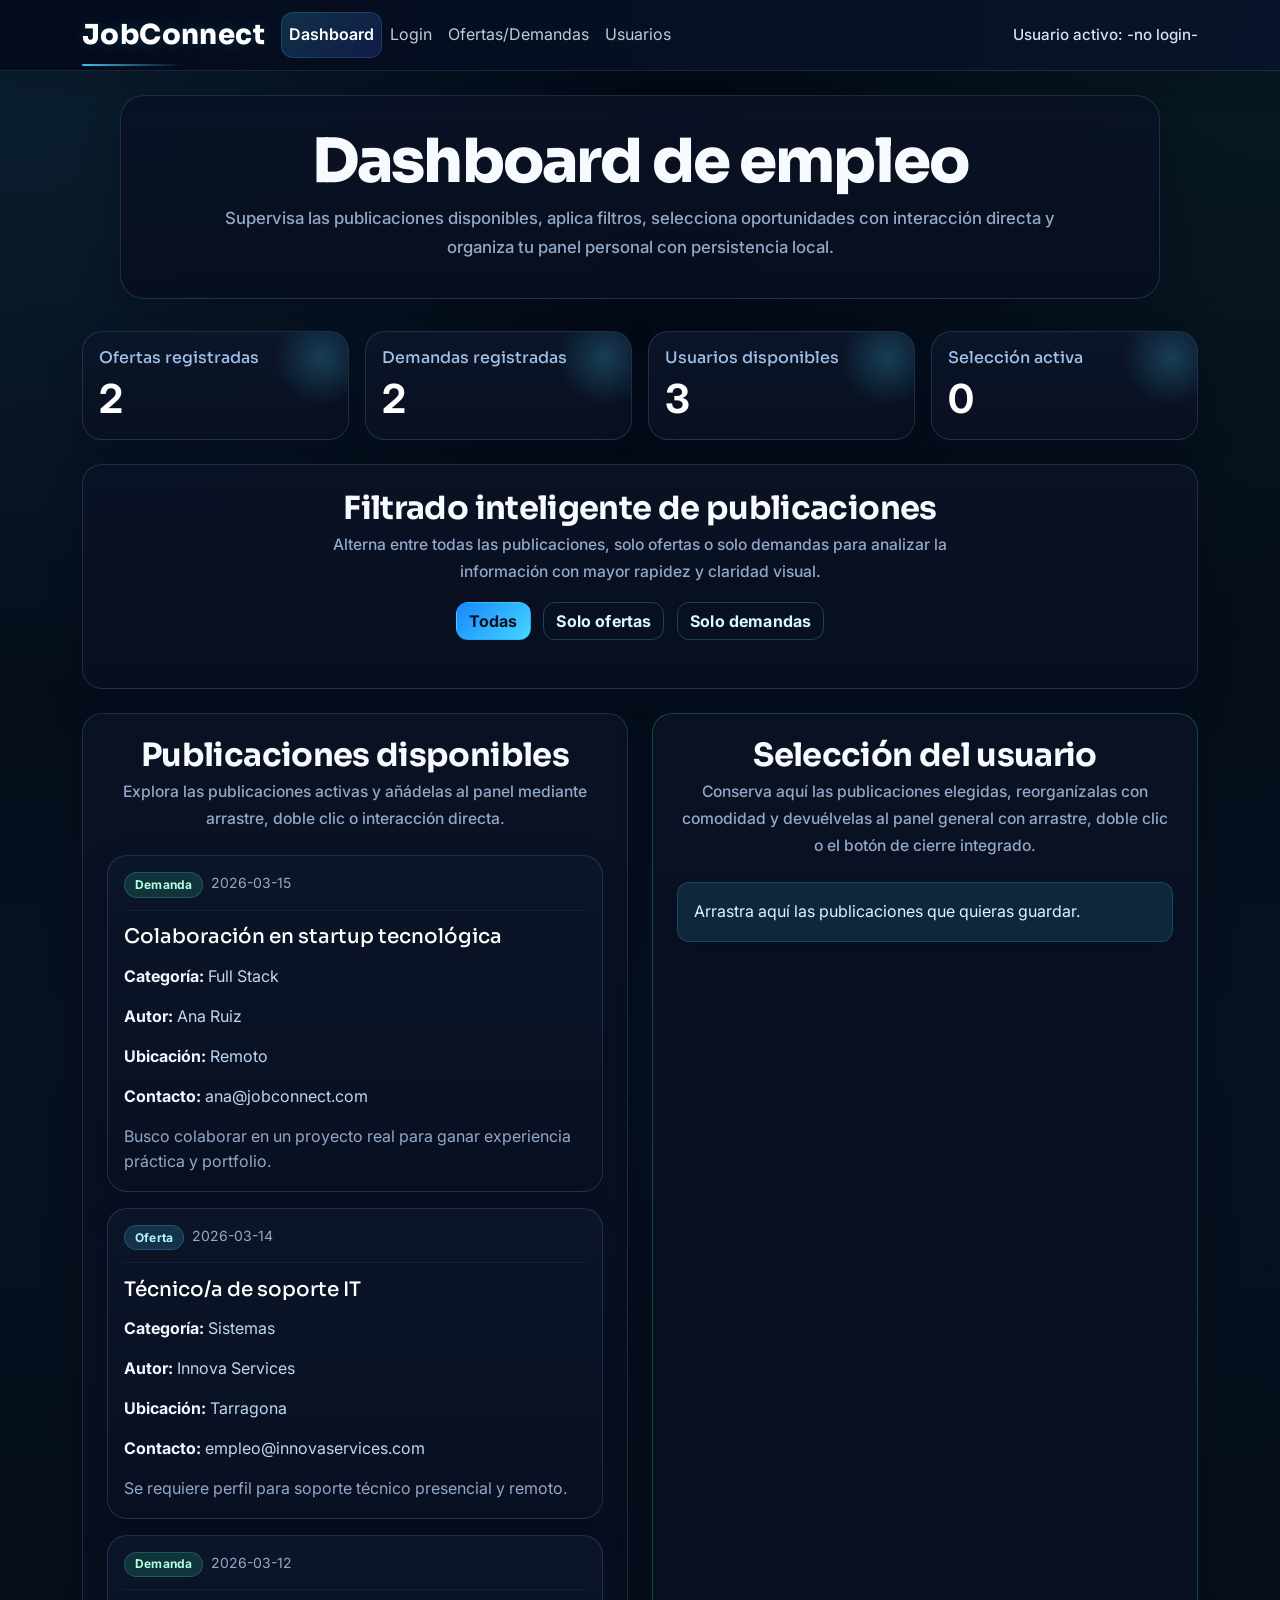
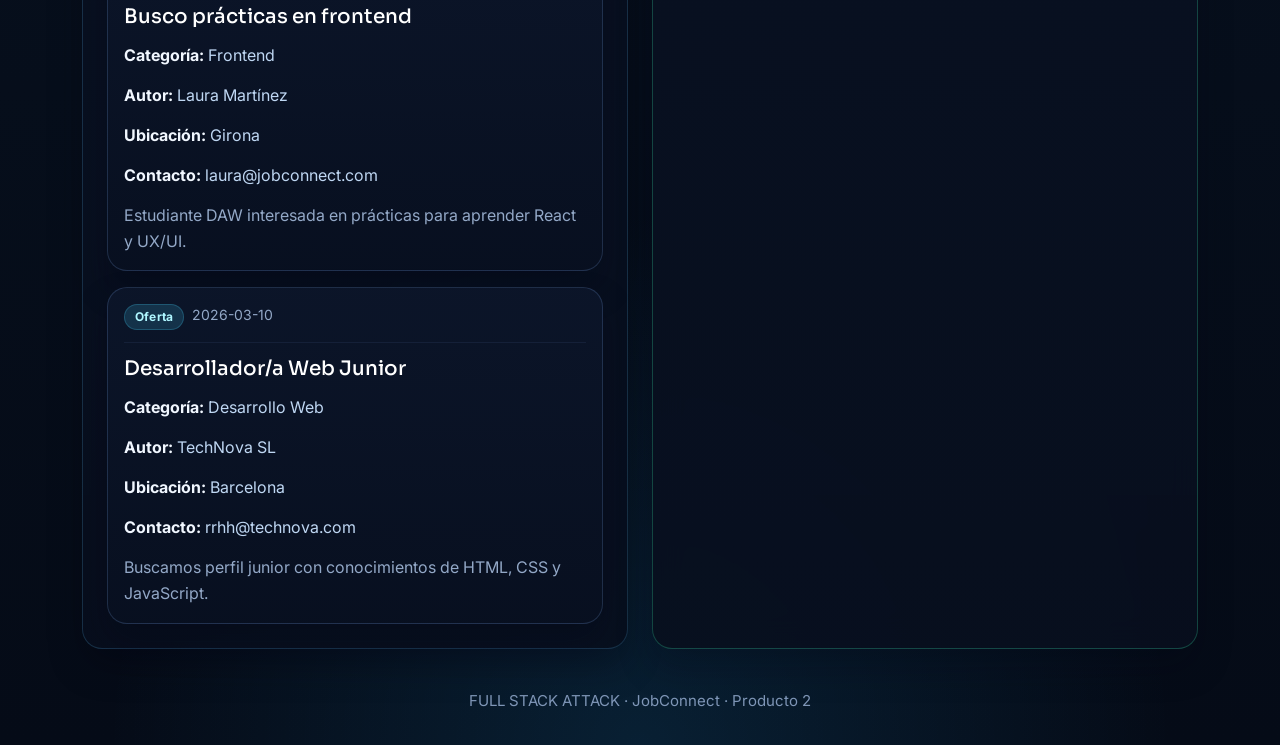
==== dashboard.html @ 6c4a4e3b "feat(ui): crear portada principal y rediseñar interfaz general de JobConnect" ====
<!DOCTYPE html>
<html lang="es">

<head>
  <!-- Configuración básica del documento -->
  <meta charset="UTF-8" />
  <meta name="viewport" content="width=device-width, initial-scale=1.0" />

  <!-- Título que aparece en la pestaña del navegador -->
  <title>JobConnect | Dashboard</title>

  <!-- Bootstrap 5 para estilos, grid, componentes y diseño responsive -->
  <link href="https://cdn.jsdelivr.net/npm/bootstrap@5.3.3/dist/css/bootstrap.min.css" rel="stylesheet"
    integrity="sha384-QWTKZyjpPEjISv5WaRU9OFeRpok6YctnYmDr5pNlyT2bRjXh0JMhjY6hW+ALEwIH" crossorigin="anonymous" />

  <!-- Hoja de estilos propia del proyecto -->
  <link rel="stylesheet" href="assets/css/styles.css" />
</head>

<body>
  <!-- =========================
       BARRA DE NAVEGACIÓN
       ========================= -->
  <nav class="navbar navbar-expand-lg navbar-dark bg-dark">
    <div class="container">
      <a class="navbar-brand" href="index.html">JobConnect</a>

      <button class="navbar-toggler" type="button" data-bs-toggle="collapse" data-bs-target="#navbarPrincipal"
        aria-controls="navbarPrincipal" aria-expanded="false" aria-label="Mostrar navegación">
        <span class="navbar-toggler-icon"></span>
      </button>

      <div class="collapse navbar-collapse" id="navbarPrincipal">
        <ul class="navbar-nav me-auto mb-2 mb-lg-0">
          <li class="nav-item"><a class="nav-link active" href="dashboard.html">Dashboard</a></li>
          <li class="nav-item"><a class="nav-link" href="login.html">Login</a></li>
          <li class="nav-item"><a class="nav-link" href="ofertas-demandas.html">Ofertas/Demandas</a></li>
          <li class="nav-item"><a class="nav-link" href="usuarios.html">Usuarios</a></li>
        </ul>

        <div class="d-flex align-items-center gap-2">
          <span class="navbar-text" id="usuarioActivo">Usuario activo: -no login-</span>
          <button id="btn-cerrar-sesion" class="btn btn-sm btn-outline-light d-none" type="button">
            Cerrar sesión
          </button>
        </div>
      </div>
    </div>
  </nav>

  <main class="container py-4">
    <!-- Bloque de presentación del dashboard -->
    <section class="page-intro">
      <h1 class="page-heading">Dashboard de empleo</h1>
      <p class="page-subtitle mb-0">
        Supervisa las publicaciones disponibles, aplica filtros, selecciona oportunidades con interacción directa y
        organiza tu panel personal con persistencia local.
      </p>
    </section>

    <!-- Resumen general del sistema -->
    <section class="row g-3 mb-4">
      <div class="col-12 col-md-6 col-xl-3">
        <div class="card card-resumen h-100">
          <div class="card-body">
            <h2 class="h6 text-muted">Ofertas registradas</h2>
            <p class="display-6 mb-0" id="total-ofertas">0</p>
          </div>
        </div>
      </div>

      <div class="col-12 col-md-6 col-xl-3">
        <div class="card card-resumen h-100">
          <div class="card-body">
            <h2 class="h6 text-muted">Demandas registradas</h2>
            <p class="display-6 mb-0" id="total-demandas">0</p>
          </div>
        </div>
      </div>

      <div class="col-12 col-md-6 col-xl-3">
        <div class="card card-resumen h-100">
          <div class="card-body">
            <h2 class="h6 text-muted">Usuarios disponibles</h2>
            <p class="display-6 mb-0" id="total-usuarios">0</p>
          </div>
        </div>
      </div>

      <div class="col-12 col-md-6 col-xl-3">
        <div class="card card-resumen h-100">
          <div class="card-body">
            <h2 class="h6 text-muted">Selección activa</h2>
            <p class="display-6 mb-0" id="total-seleccionadas">0</p>
          </div>
        </div>
      </div>
    </section>

    <!-- Filtros del dashboard -->
    <section class="section-card mb-4">
      <div class="section-heading-block mb-3">
        <h2 class="section-title">Filtrado inteligente de publicaciones</h2>
        <p class="section-subtitle">
          Alterna entre todas las publicaciones, solo ofertas o solo demandas para analizar la información con mayor
          rapidez y claridad visual.
        </p>
      </div>

      <div class="dashboard-toolbar">
        <button type="button" class="btn btn-primary" data-filtro="todas">Todas</button>
        <button type="button" class="btn btn-outline-primary" data-filtro="oferta">Solo ofertas</button>
        <button type="button" class="btn btn-outline-primary" data-filtro="demanda">Solo demandas</button>
      </div>
    </section>

    <!-- Zona donde JS mostrará mensajes de éxito o error -->
    <div id="mensaje-dashboard" class="mb-3"></div>

    <!-- Zonas principales del dashboard -->
    <section class="row g-4">
      <div class="col-12 col-lg-6">
        <div class="drop-zone h-100">
          <div class="section-heading-block">
            <h2 class="section-title">Publicaciones disponibles</h2>
            <p class="section-subtitle">
              Explora las publicaciones activas y añádelas al panel mediante arrastre, doble clic o interacción directa.
            </p>
          </div>

          <div class="row g-3" id="contenedor-publicaciones"></div>
        </div>
      </div>

      <div class="col-12 col-lg-6">
        <div class="drop-zone drop-zone-destino h-100">
          <div class="section-heading-block">
            <h2 class="section-title">Selección del usuario</h2>
            <p class="section-subtitle">
              Conserva aquí las publicaciones elegidas, reorganízalas con comodidad y devuélvelas al panel general con
              arrastre, doble clic o el botón de cierre integrado.
            </p>
          </div>

          <div class="row g-3" id="contenedor-seleccionadas"></div>
        </div>
      </div>
    </section>
  </main>

  <footer>
    <div class="container text-center">
      FULL STACK ATTACK · JobConnect · Producto 2
    </div>
  </footer>

  <script src="https://cdn.jsdelivr.net/npm/bootstrap@5.3.3/dist/js/bootstrap.bundle.min.js"
    integrity="sha384-YvpcrYf0tY3lHB60NNkmXc5s9fDVZLESaAA55NDzOxhy9GkcIdslK1eN7N6jIeHz"
    crossorigin="anonymous"></script>

  <script type="module" src="assets/js/int_1_dashboard.js"></script>
</body>

</html>
---- assets/css/styles.css ----
@import url("https://fonts.googleapis.com/css2?family=Inter:wght@400;500;600;700;800&family=Sora:wght@500;600;700;800&display=swap");

/* =========================================================
   JobConnect - FULL STACK ATTACK
   Producto 2 - Estilos personalizados (Bootstrap + mejoras UX/UI)
   ========================================================= */

/* ---------- Variables visuales ---------- */
:root {
  --jc-primary: #46d5ff;
  --jc-primary-strong: #1fb5ff;
  --jc-primary-soft: rgba(70, 213, 255, 0.12);
  --jc-success: #38f2b0;
  --jc-success-soft: rgba(56, 242, 176, 0.12);
  --jc-danger: #ff5a8a;
  --jc-warning: #ffd166;
  --jc-dark: #e8f3ff;
  --jc-heading: #f7fbff;
  --jc-muted: #93a8c7;
  --jc-bg: #050b17;
  --jc-bg-soft: #0d1730;
  --jc-panel: rgba(10, 18, 37, 0.86);
  --jc-panel-strong: rgba(12, 23, 46, 0.94);
  --jc-panel-light: rgba(16, 30, 58, 0.9);
  --jc-border: rgba(136, 182, 255, 0.18);
  --jc-border-strong: rgba(97, 201, 255, 0.34);
  --jc-shadow-sm: 0 18px 34px rgba(2, 8, 23, 0.28);
  --jc-shadow-md: 0 24px 50px rgba(2, 8, 23, 0.42);
  --jc-shadow-glow: 0 0 0 1px rgba(70, 213, 255, 0.08), 0 0 28px rgba(70, 213, 255, 0.12);
  --jc-radius: 20px;
  --jc-radius-sm: 14px;
  --jc-heading-font: "Sora", "Inter", sans-serif;
  --jc-body-font: "Inter", "Segoe UI", Roboto, Arial, sans-serif;
}

/* ---------- Base general ---------- */
html,
body {
  min-height: 100%;
  background:
    radial-gradient(circle at top left, rgba(70, 213, 255, 0.12), transparent 26%),
    radial-gradient(circle at top right, rgba(56, 242, 176, 0.08), transparent 24%),
    radial-gradient(circle at bottom center, rgba(31, 181, 255, 0.12), transparent 22%),
    linear-gradient(180deg, #030814 0%, #07111f 44%, #050b17 100%);
  color: var(--jc-dark);
  scroll-behavior: smooth;
}

body {
  position: relative;
  font-family: var(--jc-body-font);
  line-height: 1.6;
  overflow-x: hidden;
}

body::before,
body::after {
  content: "";
  position: fixed;
  inset: auto;
  border-radius: 999px;
  pointer-events: none;
  z-index: -1;
  filter: blur(12px);
  opacity: 0.55;
}

body::before {
  top: 78px;
  left: -120px;
  width: 280px;
  height: 280px;
  background: rgba(70, 213, 255, 0.16);
  animation: flotarSuave 12s ease-in-out infinite;
}

body::after {
  right: -140px;
  bottom: 90px;
  width: 340px;
  height: 340px;
  background: rgba(56, 242, 176, 0.12);
  animation: flotarSuave 15s ease-in-out infinite reverse;
}

main.container,
.container.py-4,
.container.py-5 {
  animation: fadeInPage 0.45s ease-in-out;
}

/* ---------- Tipografía ---------- */
h1,
h2,
h3,
h4,
h5,
h6 {
  font-family: var(--jc-heading-font);
  color: var(--jc-heading);
}

p,
label,
span,
small,
li,
input,
select,
textarea,
button,
a,
td,
th {
  font-family: var(--jc-body-font);
}

.text-muted {
  color: var(--jc-muted) !important;
}

/* ---------- Navbar ---------- */
.navbar {
  position: sticky;
  top: 0;
  z-index: 1030;
  backdrop-filter: blur(18px);
  background: linear-gradient(90deg, rgba(4, 11, 27, 0.96), rgba(9, 20, 44, 0.94)) !important;
  border-bottom: 1px solid rgba(97, 201, 255, 0.14);
  box-shadow: 0 10px 30px rgba(2, 8, 23, 0.26);
}

.navbar-brand {
  position: relative;
  font-family: var(--jc-heading-font);
  font-size: 1.72rem;
  font-weight: 800;
  letter-spacing: 0.4px;
  color: #ffffff !important;
  text-shadow: 0 0 16px rgba(70, 213, 255, 0.16);
}

.navbar-brand::after {
  content: "";
  position: absolute;
  left: 0;
  bottom: -4px;
  width: 54%;
  height: 2px;
  border-radius: 999px;
  background: linear-gradient(90deg, rgba(70, 213, 255, 0.9), rgba(56, 242, 176, 0));
}

.navbar .nav-link {
  color: rgba(233, 245, 255, 0.82) !important;
  border-radius: 12px;
  padding: 0.62rem 0.96rem;
  transition:
    background-color 0.22s ease,
    color 0.22s ease,
    transform 0.22s ease,
    box-shadow 0.22s ease;
}

.navbar .nav-link:hover {
  background-color: rgba(70, 213, 255, 0.08);
  color: #ffffff !important;
  transform: translateY(-1px);
}

.navbar .nav-link.active {
  background: linear-gradient(135deg, rgba(70, 213, 255, 0.18), rgba(58, 99, 255, 0.18));
  color: #ffffff !important;
  font-weight: 600;
  box-shadow: inset 0 0 0 1px rgba(97, 201, 255, 0.16);
}

#usuarioSesionNavbar,
.usuario-sesion-navbar,
.navbar .navbar-text {
  color: rgba(232, 243, 255, 0.92) !important;
  font-size: 0.95rem;
  font-weight: 500;
}

/* ---------- Contenedores visuales reutilizables ---------- */
.page-intro,
.page-shell,
.hero-home,
.section-card,
.form-section,
.seccion-formulario,
.seccion-listado,
.drop-zone,
.table-wrapper,
.canvas-wrapper,
.info-chip,
.feature-card,
.process-card,
.highlight-card,
.cta-panel,
.stats-card,
.card-resumen,
.section-glass {
  border: 1px solid var(--jc-border);
  background: linear-gradient(180deg, rgba(10, 18, 37, 0.9), rgba(8, 15, 30, 0.92));
  box-shadow: var(--jc-shadow-sm);
  backdrop-filter: blur(16px);
}

.section-card,
.form-section,
.seccion-formulario,
.seccion-listado,
.drop-zone,
.canvas-wrapper,
.table-wrapper,
.feature-card,
.process-card,
.highlight-card,
.cta-panel,
.hero-home,
.section-glass {
  border-radius: var(--jc-radius);
}

/* ---------- Introducciones y encabezados ---------- */
.page-intro {
  max-width: 1040px;
  margin: 0 auto 2rem;
  padding: 2.2rem 1.5rem;
  border-radius: 24px;
  text-align: center;
}

.page-heading {
  font-size: clamp(2.4rem, 5vw, 3.8rem);
  font-weight: 800;
  line-height: 1.02;
  letter-spacing: -0.03em;
  text-align: center;
  margin-bottom: 0.65rem;
}

.page-subtitle {
  max-width: 840px;
  margin: 0 auto;
  font-size: 1.05rem;
  line-height: 1.76;
  font-weight: 500;
  color: var(--jc-muted);
  text-align: center;
}

.section-heading-block {
  display: flex;
  flex-direction: column;
  align-items: center;
  justify-content: center;
  text-align: center;
  gap: 0.42rem;
  margin-bottom: 1.4rem;
}

.section-title {
  margin: 0;
  font-size: clamp(1.6rem, 2.5vw, 2.2rem);
  font-weight: 700;
  line-height: 1.08;
  letter-spacing: -0.02em;
  text-align: center;
}

.section-subtitle {
  max-width: 700px;
  margin: 0;
  font-size: 0.98rem;
  line-height: 1.72;
  font-weight: 500;
  color: var(--jc-muted);
  text-align: center;
}

.page-title {
  margin-bottom: 1rem;
}

/* ---------- Portada principal ---------- */
.hero-home {
  position: relative;
  overflow: hidden;
  padding: 3rem 2rem;
  margin-bottom: 2rem;
}

.hero-home::before {
  content: "";
  position: absolute;
  inset: 0;
  background:
    radial-gradient(circle at 15% 18%, rgba(70, 213, 255, 0.18), transparent 20%),
    radial-gradient(circle at 84% 16%, rgba(56, 242, 176, 0.12), transparent 18%),
    linear-gradient(135deg, rgba(70, 213, 255, 0.05), rgba(88, 124, 255, 0.08));
  pointer-events: none;
}

.hero-home::after {
  content: "";
  position: absolute;
  right: -70px;
  top: -50px;
  width: 220px;
  height: 220px;
  border-radius: 50%;
  border: 1px solid rgba(97, 201, 255, 0.14);
  box-shadow: 0 0 40px rgba(70, 213, 255, 0.14);
  pointer-events: none;
}

.hero-home > * {
  position: relative;
  z-index: 1;
}

.hero-badge {
  display: inline-flex;
  align-items: center;
  gap: 0.55rem;
  padding: 0.55rem 0.95rem;
  margin-bottom: 1rem;
  border-radius: 999px;
  border: 1px solid rgba(97, 201, 255, 0.18);
  background: rgba(70, 213, 255, 0.08);
  color: #d7f7ff;
  font-size: 0.9rem;
  font-weight: 600;
  letter-spacing: 0.02em;
}

.hero-title {
  max-width: 920px;
  margin: 0 auto 1rem;
  font-size: clamp(2.8rem, 6vw, 4.8rem);
  font-weight: 800;
  line-height: 1;
  letter-spacing: -0.04em;
  text-align: center;
}

.hero-highlight {
  background: linear-gradient(90deg, #ffffff 0%, #95f7ff 42%, #4dd7ff 78%, #ffffff 100%);
  -webkit-background-clip: text;
  background-clip: text;
  color: transparent;
  text-shadow: 0 0 28px rgba(77, 215, 255, 0.16);
}

.hero-description {
  max-width: 860px;
  margin: 0 auto 1.6rem;
  text-align: center;
  font-size: 1.08rem;
  line-height: 1.82;
  color: var(--jc-muted);
}

.hero-actions {
  display: flex;
  justify-content: center;
  flex-wrap: wrap;
  gap: 0.95rem;
  margin-bottom: 1.7rem;
}

.hero-metrics {
  display: grid;
  grid-template-columns: repeat(4, minmax(0, 1fr));
  gap: 1rem;
}

.hero-metric {
  padding: 1rem;
  border-radius: 18px;
  border: 1px solid rgba(97, 201, 255, 0.16);
  background: rgba(8, 17, 34, 0.74);
  text-align: center;
  box-shadow: inset 0 0 0 1px rgba(255, 255, 255, 0.02);
}

.hero-metric strong {
  display: block;
  margin-bottom: 0.2rem;
  font-family: var(--jc-heading-font);
  font-size: 1.6rem;
  color: #ffffff;
}

.hero-metric span {
  color: var(--jc-muted);
  font-size: 0.92rem;
}

/* ---------- Grid de presentación ---------- */
.feature-card,
.process-card,
.highlight-card,
.cta-panel {
  position: relative;
  overflow: hidden;
  padding: 1.5rem;
}

.feature-card::before,
.process-card::before,
.highlight-card::before,
.cta-panel::before {
  content: "";
  position: absolute;
  inset: 0;
  background: linear-gradient(135deg, rgba(70, 213, 255, 0.06), transparent 42%, rgba(56, 242, 176, 0.04));
  pointer-events: none;
}

.feature-card > *,
.process-card > *,
.highlight-card > *,
.cta-panel > * {
  position: relative;
  z-index: 1;
}

.card-icon {
  width: 56px;
  height: 56px;
  display: inline-flex;
  align-items: center;
  justify-content: center;
  margin-bottom: 1rem;
  border-radius: 16px;
  background: linear-gradient(135deg, rgba(70, 213, 255, 0.14), rgba(58, 99, 255, 0.22));
  border: 1px solid rgba(97, 201, 255, 0.2);
  color: #d6fbff;
  font-size: 1.4rem;
  box-shadow: var(--jc-shadow-glow);
}

.feature-card h3,
.process-card h3,
.highlight-card h3,
.cta-panel h3 {
  font-size: 1.35rem;
  font-weight: 700;
  margin-bottom: 0.65rem;
}

.feature-card p,
.process-card p,
.highlight-card p,
.cta-panel p {
  margin-bottom: 0;
  color: var(--jc-muted);
  line-height: 1.75;
}

.info-chip {
  display: inline-flex;
  align-items: center;
  justify-content: center;
  min-height: 44px;
  padding: 0.75rem 1rem;
  border-radius: 999px;
  color: #dff8ff;
  font-weight: 600;
}

/* ---------- Tarjetas y paneles internos ---------- */
.section-card,
.form-section,
.seccion-formulario,
.seccion-listado {
  padding: 1.6rem;
}

.card,
.card-resumen,
.stats-card {
  border: 1px solid var(--jc-border);
  border-radius: var(--jc-radius);
  background: linear-gradient(180deg, rgba(12, 22, 42, 0.94), rgba(8, 16, 32, 0.96));
  box-shadow: var(--jc-shadow-sm);
  transition:
    transform 0.24s ease,
    box-shadow 0.24s ease,
    border-color 0.24s ease;
}

.card:hover,
.section-card:hover,
.seccion-formulario:hover,
.seccion-listado:hover,
.feature-card:hover,
.process-card:hover,
.highlight-card:hover,
.cta-panel:hover,
.drop-zone:hover {
  transform: translateY(-3px);
  border-color: rgba(97, 201, 255, 0.32);
  box-shadow: var(--jc-shadow-md);
}

.card-title {
  font-weight: 700;
}

.stats-card,
.card-resumen {
  position: relative;
  overflow: hidden;
}

.stats-card::after,
.card-resumen::after {
  content: "";
  position: absolute;
  right: -22px;
  top: -22px;
  width: 96px;
  height: 96px;
  border-radius: 50%;
  background: radial-gradient(circle, rgba(70, 213, 255, 0.22) 0%, rgba(70, 213, 255, 0) 70%);
}

.stats-card .display-6,
.card-resumen .display-6 {
  font-weight: 700;
  color: #ffffff;
}

.card-resumen .h6,
.stats-card .h6 {
  color: #9fc0e8 !important;
}

/* ---------- Badges ---------- */
.badge {
  font-weight: 700;
  border-radius: 999px;
  padding: 0.48em 0.82em;
  letter-spacing: 0.02em;
}

.badge-oferta {
  background: rgba(70, 213, 255, 0.16);
  color: #aff6ff;
  border: 1px solid rgba(70, 213, 255, 0.22);
}

.badge-demanda {
  background: rgba(56, 242, 176, 0.14);
  color: #b4ffe2;
  border: 1px solid rgba(56, 242, 176, 0.22);
}

.badge-rol-candidato {
  background: rgba(139, 92, 246, 0.16);
  color: #e4d8ff;
  border: 1px solid rgba(139, 92, 246, 0.24);
}

.badge-rol-empresa {
  background: rgba(255, 209, 102, 0.16);
  color: #ffebae;
  border: 1px solid rgba(255, 209, 102, 0.26);
}

/* ---------- Botones ---------- */
.btn {
  position: relative;
  border-radius: 12px;
  font-weight: 700;
  letter-spacing: 0.01em;
  overflow: hidden;
  transition:
    transform 0.2s ease,
    box-shadow 0.2s ease,
    opacity 0.2s ease,
    background-color 0.2s ease,
    border-color 0.2s ease;
}

.btn:hover {
  transform: translateY(-1px);
  box-shadow: 0 14px 22px rgba(2, 8, 23, 0.24);
}

.btn:active {
  transform: translateY(0);
  box-shadow: none;
}

.btn:focus {
  box-shadow: 0 0 0 0.22rem rgba(70, 213, 255, 0.18);
}

.btn-primary {
  border: 1px solid rgba(70, 213, 255, 0.18);
  background: linear-gradient(135deg, #1687ff, #45d7ff);
  color: #061221;
}

.btn-primary:hover,
.btn-primary:focus {
  border-color: rgba(70, 213, 255, 0.28);
  background: linear-gradient(135deg, #39a7ff, #6be6ff);
  color: #05111e;
}

.btn-outline-primary {
  border-color: rgba(70, 213, 255, 0.26);
  color: #d5fbff;
}

.btn-outline-primary:hover,
.btn-outline-primary:focus {
  background: rgba(70, 213, 255, 0.12);
  border-color: rgba(70, 213, 255, 0.36);
  color: #ffffff;
}

.btn-outline-light {
  border-color: rgba(232, 243, 255, 0.3);
  color: #ffffff;
}

.btn-outline-light:hover {
  background: rgba(255, 255, 255, 0.08);
  border-color: rgba(255, 255, 255, 0.42);
  color: #ffffff;
}

.btn-danger {
  background: linear-gradient(135deg, rgba(255, 90, 138, 0.92), rgba(255, 122, 130, 0.9));
  border-color: rgba(255, 90, 138, 0.24);
  box-shadow: 0 10px 20px rgba(255, 90, 138, 0.18);
}

.btn-close.btn-quitar-seleccion {
  filter: invert(1);
  opacity: 0.82;
  width: 0.8rem;
  height: 0.8rem;
  transition: opacity 0.2s ease, transform 0.2s ease;
}

.btn-close.btn-quitar-seleccion:hover {
  opacity: 1;
  transform: scale(1.08);
}

/* ---------- Formularios ---------- */
.form-control,
.form-select,
textarea.form-control {
  color: #e8f3ff;
  background: rgba(7, 14, 28, 0.92);
  border: 1px solid rgba(136, 182, 255, 0.18);
  border-radius: 12px;
  transition:
    border-color 0.18s ease,
    box-shadow 0.18s ease,
    background-color 0.18s ease,
    transform 0.18s ease;
}

.form-control::placeholder,
textarea.form-control::placeholder {
  color: #7e95b6;
}

.form-control:focus,
.form-select:focus,
textarea.form-control:focus {
  color: #ffffff;
  background: rgba(8, 16, 31, 0.98);
  border-color: rgba(70, 213, 255, 0.44);
  box-shadow: 0 0 0 0.18rem rgba(70, 213, 255, 0.14);
  transform: translateY(-1px);
}

.form-label {
  font-weight: 600;
  margin-bottom: 0.4rem;
  color: #d8e8ff;
}

.form-section {
  padding: 1rem;
}

/* ---------- Tablas ---------- */
.table {
  margin-bottom: 0;
  vertical-align: middle;
  color: #e8f3ff;
}

.table thead th {
  background: rgba(16, 31, 61, 0.96) !important;
  border-bottom: 1px solid rgba(97, 201, 255, 0.18);
  color: #cfe7ff;
  font-weight: 700;
  white-space: nowrap;
}

.table tbody td {
  border-color: rgba(136, 182, 255, 0.08);
}

.table tbody tr {
  transition: background-color 0.18s ease, transform 0.18s ease;
}

.table tbody tr:hover {
  background-color: rgba(70, 213, 255, 0.05);
}

.table-container,
.table-wrapper {
  overflow: hidden;
}

/* ---------- Alerts ---------- */
.alert {
  border-radius: 12px;
  border: 1px solid transparent;
  animation: fadeInAlert 0.25s ease-in-out;
  box-shadow: 0 10px 18px rgba(2, 8, 23, 0.18);
}

.alert-success {
  background: rgba(56, 242, 176, 0.12);
  border-color: rgba(56, 242, 176, 0.18);
  color: #c4ffe8;
}

.alert-danger {
  background: rgba(255, 90, 138, 0.11);
  border-color: rgba(255, 90, 138, 0.18);
  color: #ffd2de;
}

.alert-warning {
  background: rgba(255, 209, 102, 0.12);
  border-color: rgba(255, 209, 102, 0.24);
  color: #ffe7a8;
}

.alert-info,
.alert-secondary {
  background: rgba(70, 213, 255, 0.11);
  border-color: rgba(70, 213, 255, 0.18);
  color: #d1fbff;
}

/* ---------- Estado vacío ---------- */
.empty-state,
.estado-vacio {
  border: 1px dashed rgba(97, 201, 255, 0.22);
  background: rgba(7, 14, 28, 0.72);
  border-radius: var(--jc-radius-sm);
  padding: 1rem;
  color: var(--jc-muted);
}

/* ---------- Dashboard ---------- */
.dashboard-toolbar {
  display: flex;
  justify-content: center;
  flex-wrap: wrap;
  gap: 0.8rem;
  margin-bottom: 1.4rem;
}

.drop-zone {
  min-height: 380px;
  padding: 1.5rem;
  border: 1px solid rgba(97, 201, 255, 0.18);
}

.drop-zone-activa {
  border-color: rgba(70, 213, 255, 0.5);
  background: linear-gradient(180deg, rgba(12, 26, 47, 0.96), rgba(10, 20, 39, 0.98));
  box-shadow: 0 0 0 0.22rem rgba(70, 213, 255, 0.12), 0 20px 34px rgba(2, 8, 23, 0.36);
}

.drop-zone-destino {
  border-color: rgba(56, 242, 176, 0.24);
}

.tarjeta-arrastrable {
  cursor: grab;
}

.tarjeta-dragging {
  opacity: 0.55;
  transform: rotate(1deg);
}

.card-publicacion .card-body {
  display: flex;
  flex-direction: column;
  gap: 0.4rem;
}

.card-publicacion h3 {
  color: #ffffff;
}

.card-publicacion p {
  color: #bfd7f3;
}

.card-publicacion strong {
  color: #f1f7ff;
}

.tarjeta-cabecera-publicacion {
  border-bottom: 1px solid rgba(136, 182, 255, 0.08);
  padding-bottom: 0.75rem;
}

.canvas-wrapper {
  padding: 1rem;
}

.canvas-panel {
  width: 100%;
  display: block;
  background: transparent;
  border: 1px solid rgba(97, 201, 255, 0.12);
  border-radius: 18px;
}

.login-panel {
  max-width: 100%;
  margin: 0 auto;
}

.session-panel {
  background: linear-gradient(180deg, rgba(12, 24, 46, 0.94), rgba(8, 16, 30, 0.98));
}

#usuario-activo-pagina {
  font-size: 1rem;
  line-height: 1.75;
  color: #d3e8ff !important;
}

/* ---------- Footer ---------- */
footer {
  padding: 1rem 0 2rem;
  color: #7f96b7;
  font-size: 0.94rem;
}

/* ---------- Animaciones ---------- */
@keyframes fadeInPage {
  from {
    opacity: 0;
    transform: translateY(10px);
  }

  to {
    opacity: 1;
    transform: translateY(0);
  }
}

@keyframes fadeInAlert {
  from {
    opacity: 0;
    transform: translateY(-6px);
  }

  to {
    opacity: 1;
    transform: translateY(0);
  }
}

@keyframes flotarSuave {
  0%,
  100% {
    transform: translate3d(0, 0, 0);
  }

  50% {
    transform: translate3d(10px, -12px, 0);
  }
}

/* ---------- Responsive ---------- */
@media (max-width: 992px) {
  .navbar .d-flex.gap-2,
  .navbar .d-flex.align-items-center.gap-2 {
    margin-top: 0.7rem;
    align-items: flex-start !important;
  }

  .card:hover,
  .section-card:hover,
  .seccion-formulario:hover,
  .seccion-listado:hover,
  .feature-card:hover,
  .process-card:hover,
  .highlight-card:hover,
  .cta-panel:hover,
  .drop-zone:hover {
    transform: none;
    box-shadow: var(--jc-shadow-sm);
  }

  .hero-metrics {
    grid-template-columns: repeat(2, minmax(0, 1fr));
  }
}

@media (max-width: 768px) {
  .page-intro,
  .hero-home,
  .section-card,
  .seccion-formulario,
  .seccion-listado,
  .drop-zone,
  .feature-card,
  .process-card,
  .highlight-card,
  .cta-panel {
    padding: 1.2rem;
  }

  .page-heading {
    font-size: clamp(2.1rem, 9vw, 2.8rem);
  }

  .section-title {
    font-size: clamp(1.4rem, 7vw, 1.9rem);
  }

  .page-subtitle,
  .section-subtitle,
  .hero-description {
    font-size: 0.98rem;
  }

  .table thead th,
  .table tbody td {
    font-size: 0.92rem;
  }

  .hero-metrics {
    grid-template-columns: 1fr;
  }
}
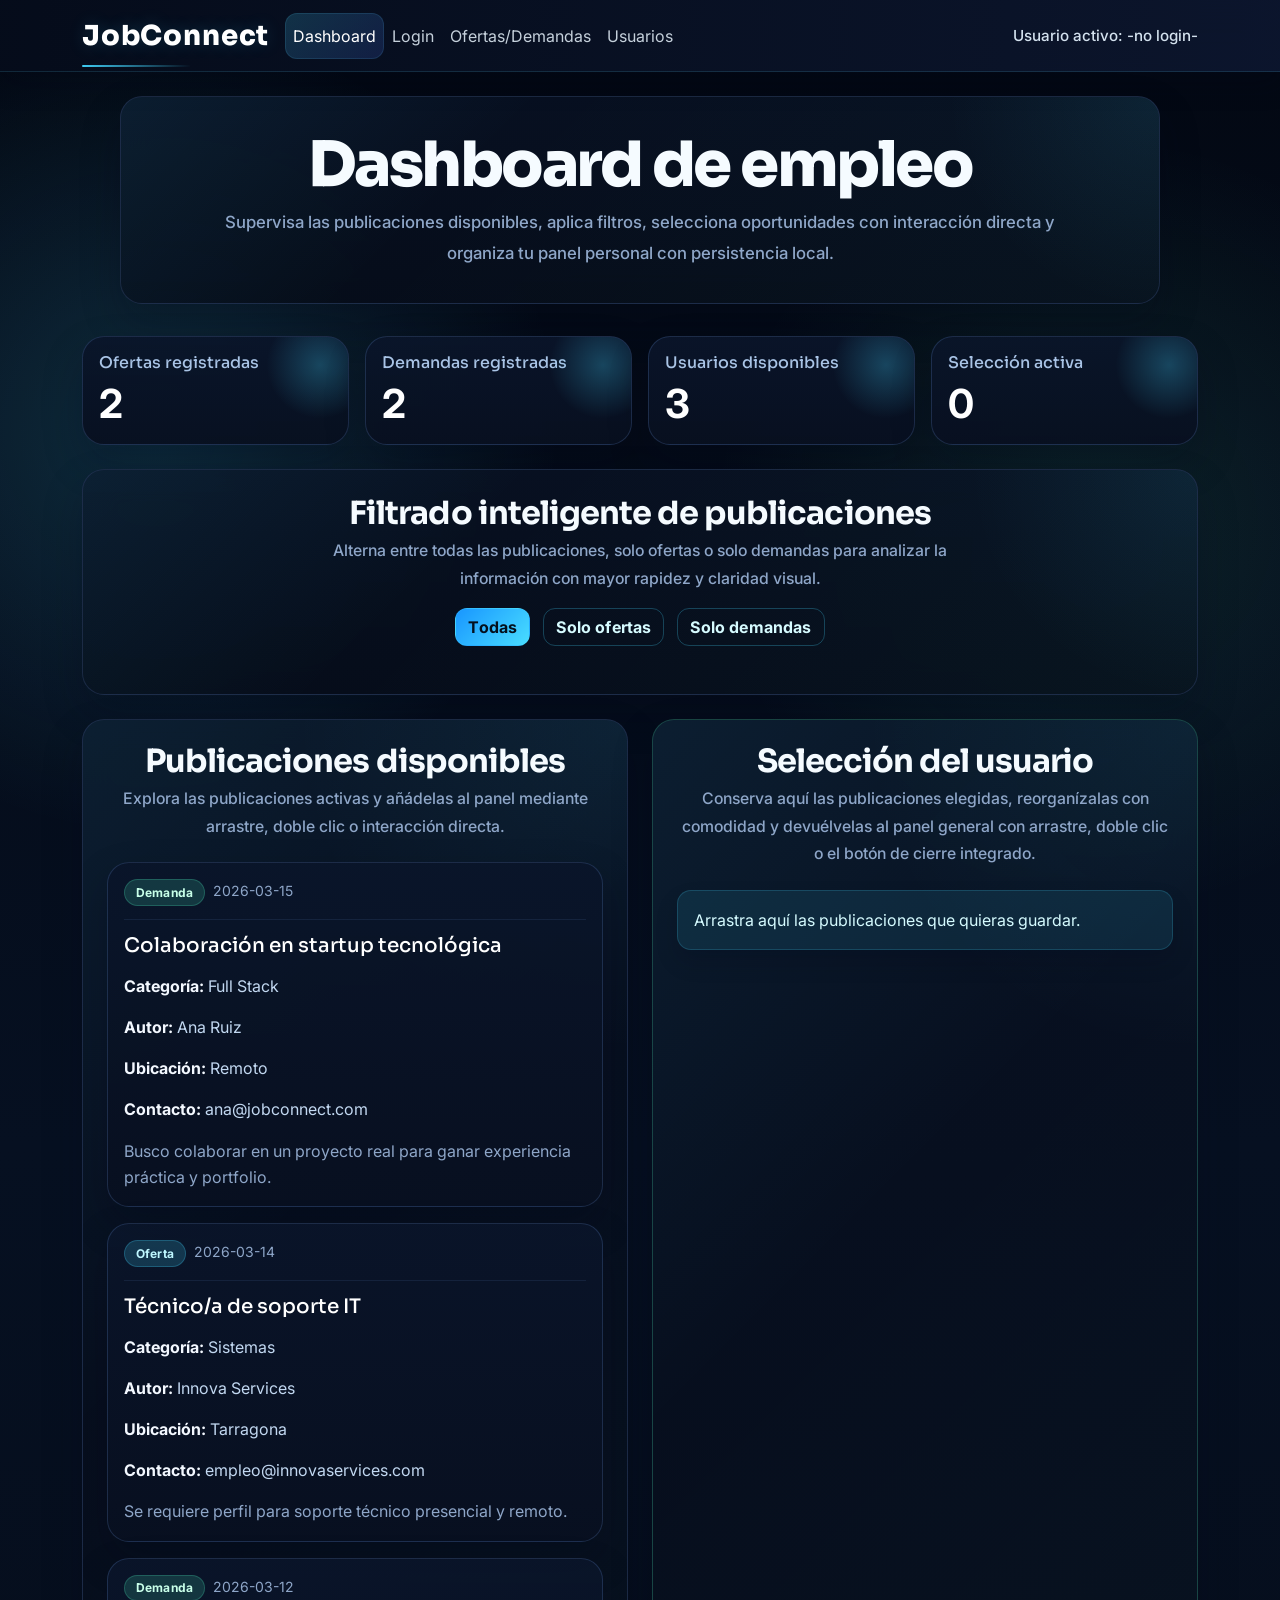
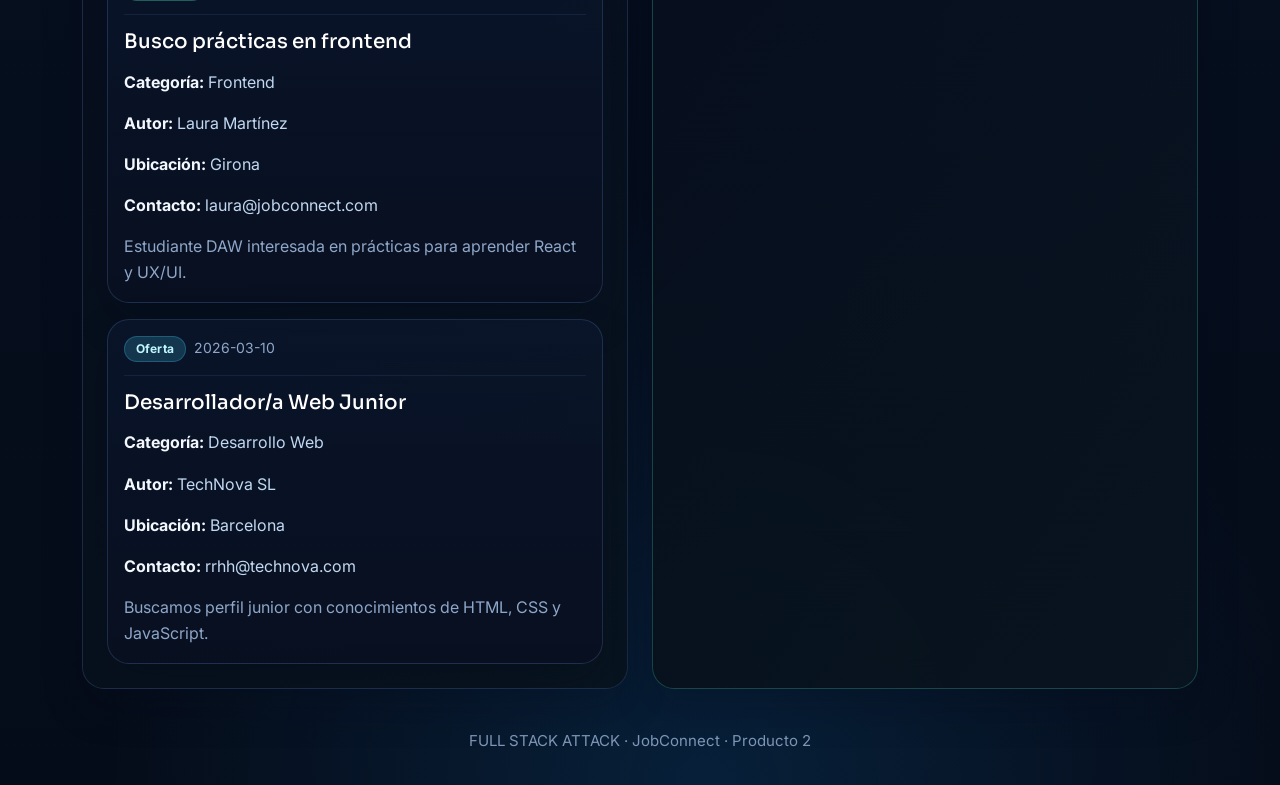
==== commit 2bae5d0a: "feat(ui): corregir login real y elevar interfaz futurista de JobConnect" ====
--- a/dashboard.html
+++ b/dashboard.html
@@ -48,8 +48,10 @@
     </div>
   </nav>
 
+  <!-- =========================
+       CONTENIDO PRINCIPAL
+       ========================= -->
   <main class="container py-4">
-    <!-- Bloque de presentación del dashboard -->
     <section class="page-intro">
       <h1 class="page-heading">Dashboard de empleo</h1>
       <p class="page-subtitle mb-0">
@@ -58,7 +60,6 @@
       </p>
     </section>
 
-    <!-- Resumen general del sistema -->
     <section class="row g-3 mb-4">
       <div class="col-12 col-md-6 col-xl-3">
         <div class="card card-resumen h-100">
@@ -97,7 +98,6 @@
       </div>
     </section>
 
-    <!-- Filtros del dashboard -->
     <section class="section-card mb-4">
       <div class="section-heading-block mb-3">
         <h2 class="section-title">Filtrado inteligente de publicaciones</h2>
@@ -114,10 +114,8 @@
       </div>
     </section>
 
-    <!-- Zona donde JS mostrará mensajes de éxito o error -->
     <div id="mensaje-dashboard" class="mb-3"></div>
 
-    <!-- Zonas principales del dashboard -->
     <section class="row g-4">
       <div class="col-12 col-lg-6">
         <div class="drop-zone h-100">
--- a/assets/css/styles.css
+++ b/assets/css/styles.css
@@ -7,27 +7,27 @@
 
 /* ---------- Variables visuales ---------- */
 :root {
-  --jc-primary: #46d5ff;
-  --jc-primary-strong: #1fb5ff;
-  --jc-primary-soft: rgba(70, 213, 255, 0.12);
-  --jc-success: #38f2b0;
-  --jc-success-soft: rgba(56, 242, 176, 0.12);
-  --jc-danger: #ff5a8a;
-  --jc-warning: #ffd166;
-  --jc-dark: #e8f3ff;
-  --jc-heading: #f7fbff;
-  --jc-muted: #93a8c7;
-  --jc-bg: #050b17;
-  --jc-bg-soft: #0d1730;
-  --jc-panel: rgba(10, 18, 37, 0.86);
-  --jc-panel-strong: rgba(12, 23, 46, 0.94);
-  --jc-panel-light: rgba(16, 30, 58, 0.9);
-  --jc-border: rgba(136, 182, 255, 0.18);
-  --jc-border-strong: rgba(97, 201, 255, 0.34);
-  --jc-shadow-sm: 0 18px 34px rgba(2, 8, 23, 0.28);
-  --jc-shadow-md: 0 24px 50px rgba(2, 8, 23, 0.42);
-  --jc-shadow-glow: 0 0 0 1px rgba(70, 213, 255, 0.08), 0 0 28px rgba(70, 213, 255, 0.12);
-  --jc-radius: 20px;
+  --jc-primary: #42d6ff;
+  --jc-primary-strong: #1799ff;
+  --jc-primary-soft: rgba(66, 214, 255, 0.12);
+  --jc-success: #4ff0be;
+  --jc-success-soft: rgba(79, 240, 190, 0.14);
+  --jc-danger: #ff6a8f;
+  --jc-danger-strong: #ff4f78;
+  --jc-warning: #ffd772;
+  --jc-heading: #f5fbff;
+  --jc-text: #d5e6ff;
+  --jc-muted: #8ea6c8;
+  --jc-bg: #050c19;
+  --jc-panel: rgba(7, 16, 31, 0.88);
+  --jc-panel-strong: rgba(8, 17, 34, 0.95);
+  --jc-panel-soft: rgba(12, 23, 46, 0.92);
+  --jc-border: rgba(120, 170, 255, 0.18);
+  --jc-border-strong: rgba(91, 215, 255, 0.32);
+  --jc-shadow-sm: 0 18px 40px rgba(1, 9, 24, 0.24);
+  --jc-shadow-md: 0 26px 60px rgba(1, 9, 24, 0.38);
+  --jc-shadow-glow: 0 0 28px rgba(66, 214, 255, 0.14);
+  --jc-radius: 22px;
   --jc-radius-sm: 14px;
   --jc-heading-font: "Sora", "Inter", sans-serif;
   --jc-body-font: "Inter", "Segoe UI", Roboto, Arial, sans-serif;
@@ -37,19 +37,19 @@
 html,
 body {
   min-height: 100%;
+  color: var(--jc-text);
   background:
-    radial-gradient(circle at top left, rgba(70, 213, 255, 0.12), transparent 26%),
-    radial-gradient(circle at top right, rgba(56, 242, 176, 0.08), transparent 24%),
-    radial-gradient(circle at bottom center, rgba(31, 181, 255, 0.12), transparent 22%),
-    linear-gradient(180deg, #030814 0%, #07111f 44%, #050b17 100%);
-  color: var(--jc-dark);
+    radial-gradient(circle at 12% 18%, rgba(66, 214, 255, 0.16), transparent 18%),
+    radial-gradient(circle at 86% 22%, rgba(79, 240, 190, 0.10), transparent 18%),
+    radial-gradient(circle at 55% 100%, rgba(23, 153, 255, 0.14), transparent 24%),
+    linear-gradient(180deg, #030813 0%, #061021 48%, #050c19 100%);
   scroll-behavior: smooth;
 }
 
 body {
   position: relative;
   font-family: var(--jc-body-font);
-  line-height: 1.6;
+  line-height: 1.65;
   overflow-x: hidden;
 }
 
@@ -57,36 +57,51 @@
 body::after {
   content: "";
   position: fixed;
-  inset: auto;
+  z-index: -2;
   border-radius: 999px;
   pointer-events: none;
-  z-index: -1;
   filter: blur(12px);
-  opacity: 0.55;
+  opacity: 0.58;
 }
 
 body::before {
-  top: 78px;
-  left: -120px;
-  width: 280px;
-  height: 280px;
-  background: rgba(70, 213, 255, 0.16);
-  animation: flotarSuave 12s ease-in-out infinite;
+  top: 88px;
+  left: -100px;
+  width: 260px;
+  height: 260px;
+  background: rgba(66, 214, 255, 0.14);
+  animation: orbitar 16s ease-in-out infinite;
 }
 
 body::after {
-  right: -140px;
-  bottom: 90px;
-  width: 340px;
-  height: 340px;
-  background: rgba(56, 242, 176, 0.12);
-  animation: flotarSuave 15s ease-in-out infinite reverse;
+  right: -120px;
+  bottom: 70px;
+  width: 320px;
+  height: 320px;
+  background: rgba(79, 240, 190, 0.11);
+  animation: orbitar 20s ease-in-out infinite reverse;
 }
 
 main.container,
 .container.py-4,
 .container.py-5 {
+  position: relative;
   animation: fadeInPage 0.45s ease-in-out;
+}
+
+main.container::before {
+  content: "";
+  position: absolute;
+  inset: 10px 0 auto;
+  height: 140px;
+  background-image:
+    linear-gradient(rgba(88, 167, 255, 0.09) 1px, transparent 1px),
+    linear-gradient(90deg, rgba(88, 167, 255, 0.08) 1px, transparent 1px);
+  background-size: 28px 28px;
+  mask-image: linear-gradient(180deg, rgba(0, 0, 0, 0.72), transparent 90%);
+  opacity: 0.16;
+  pointer-events: none;
+  z-index: -1;
 }
 
 /* ---------- Tipografía ---------- */
@@ -101,15 +116,15 @@
 }
 
 p,
-label,
 span,
 small,
-li,
+label,
 input,
 select,
 textarea,
 button,
 a,
+li,
 td,
 th {
   font-family: var(--jc-body-font);
@@ -125,19 +140,19 @@
   top: 0;
   z-index: 1030;
   backdrop-filter: blur(18px);
-  background: linear-gradient(90deg, rgba(4, 11, 27, 0.96), rgba(9, 20, 44, 0.94)) !important;
-  border-bottom: 1px solid rgba(97, 201, 255, 0.14);
-  box-shadow: 0 10px 30px rgba(2, 8, 23, 0.26);
+  background: linear-gradient(90deg, rgba(5, 12, 27, 0.98), rgba(12, 22, 46, 0.95)) !important;
+  border-bottom: 1px solid rgba(91, 215, 255, 0.14);
+  box-shadow: 0 10px 28px rgba(1, 9, 24, 0.26);
 }
 
 .navbar-brand {
   position: relative;
   font-family: var(--jc-heading-font);
+  font-weight: 800;
   font-size: 1.72rem;
-  font-weight: 800;
-  letter-spacing: 0.4px;
+  letter-spacing: 0.03em;
   color: #ffffff !important;
-  text-shadow: 0 0 16px rgba(70, 213, 255, 0.16);
+  text-shadow: 0 0 18px rgba(66, 214, 255, 0.18);
 }
 
 .navbar-brand::after {
@@ -145,14 +160,14 @@
   position: absolute;
   left: 0;
   bottom: -4px;
-  width: 54%;
+  width: 58%;
   height: 2px;
   border-radius: 999px;
-  background: linear-gradient(90deg, rgba(70, 213, 255, 0.9), rgba(56, 242, 176, 0));
+  background: linear-gradient(90deg, rgba(66, 214, 255, 0.95), rgba(79, 240, 190, 0));
 }
 
 .navbar .nav-link {
-  color: rgba(233, 245, 255, 0.82) !important;
+  color: rgba(233, 245, 255, 0.84) !important;
   border-radius: 12px;
   padding: 0.62rem 0.96rem;
   transition:
@@ -163,90 +178,119 @@
 }
 
 .navbar .nav-link:hover {
-  background-color: rgba(70, 213, 255, 0.08);
   color: #ffffff !important;
+  background: rgba(66, 214, 255, 0.08);
   transform: translateY(-1px);
 }
 
 .navbar .nav-link.active {
-  background: linear-gradient(135deg, rgba(70, 213, 255, 0.18), rgba(58, 99, 255, 0.18));
   color: #ffffff !important;
-  font-weight: 600;
-  box-shadow: inset 0 0 0 1px rgba(97, 201, 255, 0.16);
-}
-
+  background: linear-gradient(135deg, rgba(66, 214, 255, 0.18), rgba(74, 110, 255, 0.16));
+  box-shadow: inset 0 0 0 1px rgba(91, 215, 255, 0.12);
+}
+
+.navbar .navbar-text,
 #usuarioSesionNavbar,
-.usuario-sesion-navbar,
-.navbar .navbar-text {
-  color: rgba(232, 243, 255, 0.92) !important;
+.usuario-sesion-navbar {
+  color: rgba(229, 243, 255, 0.92) !important;
   font-size: 0.95rem;
   font-weight: 500;
 }
 
-/* ---------- Contenedores visuales reutilizables ---------- */
+/* ---------- Bloques principales ---------- */
 .page-intro,
-.page-shell,
-.hero-home,
 .section-card,
-.form-section,
 .seccion-formulario,
 .seccion-listado,
 .drop-zone,
 .table-wrapper,
 .canvas-wrapper,
-.info-chip,
+.hero-home,
 .feature-card,
 .process-card,
 .highlight-card,
 .cta-panel,
-.stats-card,
-.card-resumen,
 .section-glass {
+  position: relative;
   border: 1px solid var(--jc-border);
-  background: linear-gradient(180deg, rgba(10, 18, 37, 0.9), rgba(8, 15, 30, 0.92));
+  background: linear-gradient(180deg, rgba(8, 17, 34, 0.94), rgba(6, 13, 26, 0.96));
   box-shadow: var(--jc-shadow-sm);
   backdrop-filter: blur(16px);
-}
-
+  overflow: hidden;
+}
+
+.page-intro,
+.hero-home,
 .section-card,
-.form-section,
 .seccion-formulario,
 .seccion-listado,
 .drop-zone,
+.table-wrapper,
 .canvas-wrapper,
-.table-wrapper,
 .feature-card,
 .process-card,
 .highlight-card,
 .cta-panel,
-.hero-home,
 .section-glass {
   border-radius: var(--jc-radius);
 }
 
-/* ---------- Introducciones y encabezados ---------- */
+.page-intro::before,
+.hero-home::before,
+.section-card::before,
+.seccion-formulario::before,
+.seccion-listado::before,
+.drop-zone::before,
+.feature-card::before,
+.process-card::before,
+.highlight-card::before,
+.cta-panel::before,
+.section-glass::before {
+  content: "";
+  position: absolute;
+  inset: 0;
+  background:
+    linear-gradient(135deg, rgba(66, 214, 255, 0.07), transparent 34%, rgba(79, 240, 190, 0.03)),
+    radial-gradient(circle at top right, rgba(66, 214, 255, 0.08), transparent 20%);
+  pointer-events: none;
+}
+
+.page-intro > *,
+.hero-home > *,
+.section-card > *,
+.seccion-formulario > *,
+.seccion-listado > *,
+.drop-zone > *,
+.feature-card > *,
+.process-card > *,
+.highlight-card > *,
+.cta-panel > *,
+.section-glass > * {
+  position: relative;
+  z-index: 1;
+}
+
 .page-intro {
   max-width: 1040px;
   margin: 0 auto 2rem;
-  padding: 2.2rem 1.5rem;
-  border-radius: 24px;
+  padding: 2.2rem 1.4rem;
   text-align: center;
 }
 
 .page-heading {
-  font-size: clamp(2.4rem, 5vw, 3.8rem);
+  font-size: clamp(2.35rem, 5vw, 3.9rem);
   font-weight: 800;
   line-height: 1.02;
-  letter-spacing: -0.03em;
+  letter-spacing: -0.04em;
   text-align: center;
-  margin-bottom: 0.65rem;
+  margin-bottom: 0.7rem;
 }
 
 .page-subtitle {
-  max-width: 840px;
+  max-width: 860px;
   margin: 0 auto;
   font-size: 1.05rem;
-  line-height: 1.76;
+  line-height: 1.8;
   font-weight: 500;
   color: var(--jc-muted);
   text-align: center;
@@ -257,119 +301,82 @@
   flex-direction: column;
   align-items: center;
   justify-content: center;
+  gap: 0.44rem;
   text-align: center;
-  gap: 0.42rem;
   margin-bottom: 1.4rem;
 }
 
 .section-title {
   margin: 0;
-  font-size: clamp(1.6rem, 2.5vw, 2.2rem);
+  font-size: clamp(1.6rem, 2.5vw, 2.15rem);
   font-weight: 700;
   line-height: 1.08;
-  letter-spacing: -0.02em;
+  letter-spacing: -0.03em;
   text-align: center;
 }
 
 .section-subtitle {
   max-width: 700px;
   margin: 0;
-  font-size: 0.98rem;
+  font-size: 0.99rem;
   line-height: 1.72;
   font-weight: 500;
   color: var(--jc-muted);
   text-align: center;
 }
 
-.page-title {
-  margin-bottom: 1rem;
-}
-
-/* ---------- Portada principal ---------- */
+/* ---------- Hero de portada ---------- */
 .hero-home {
-  position: relative;
-  overflow: hidden;
   padding: 3rem 2rem;
   margin-bottom: 2rem;
-}
-
-.hero-home::before {
-  content: "";
-  position: absolute;
-  inset: 0;
-  background:
-    radial-gradient(circle at 15% 18%, rgba(70, 213, 255, 0.18), transparent 20%),
-    radial-gradient(circle at 84% 16%, rgba(56, 242, 176, 0.12), transparent 18%),
-    linear-gradient(135deg, rgba(70, 213, 255, 0.05), rgba(88, 124, 255, 0.08));
-  pointer-events: none;
-}
-
-.hero-home::after {
-  content: "";
-  position: absolute;
-  right: -70px;
-  top: -50px;
-  width: 220px;
-  height: 220px;
-  border-radius: 50%;
-  border: 1px solid rgba(97, 201, 255, 0.14);
-  box-shadow: 0 0 40px rgba(70, 213, 255, 0.14);
-  pointer-events: none;
-}
-
-.hero-home > * {
-  position: relative;
-  z-index: 1;
+  text-align: center;
 }
 
 .hero-badge {
   display: inline-flex;
   align-items: center;
   gap: 0.55rem;
-  padding: 0.55rem 0.95rem;
+  padding: 0.58rem 0.98rem;
   margin-bottom: 1rem;
   border-radius: 999px;
-  border: 1px solid rgba(97, 201, 255, 0.18);
-  background: rgba(70, 213, 255, 0.08);
-  color: #d7f7ff;
+  border: 1px solid rgba(91, 215, 255, 0.18);
+  background: rgba(66, 214, 255, 0.08);
+  color: #d7f8ff;
   font-size: 0.9rem;
   font-weight: 600;
-  letter-spacing: 0.02em;
 }
 
 .hero-title {
-  max-width: 920px;
+  max-width: 930px;
   margin: 0 auto 1rem;
   font-size: clamp(2.8rem, 6vw, 4.8rem);
   font-weight: 800;
   line-height: 1;
-  letter-spacing: -0.04em;
-  text-align: center;
+  letter-spacing: -0.05em;
 }
 
 .hero-highlight {
-  background: linear-gradient(90deg, #ffffff 0%, #95f7ff 42%, #4dd7ff 78%, #ffffff 100%);
+  background: linear-gradient(90deg, #ffffff 0%, #b5f7ff 40%, #56ddff 72%, #ffffff 100%);
   -webkit-background-clip: text;
   background-clip: text;
   color: transparent;
-  text-shadow: 0 0 28px rgba(77, 215, 255, 0.16);
+  text-shadow: 0 0 28px rgba(86, 221, 255, 0.18);
 }
 
 .hero-description {
   max-width: 860px;
   margin: 0 auto 1.6rem;
-  text-align: center;
+  color: var(--jc-muted);
   font-size: 1.08rem;
-  line-height: 1.82;
-  color: var(--jc-muted);
+  line-height: 1.86;
 }
 
 .hero-actions {
   display: flex;
   justify-content: center;
   flex-wrap: wrap;
-  gap: 0.95rem;
-  margin-bottom: 1.7rem;
+  gap: 0.9rem;
+  margin-bottom: 1.6rem;
 }
 
 .hero-metrics {
@@ -381,15 +388,13 @@
 .hero-metric {
   padding: 1rem;
   border-radius: 18px;
-  border: 1px solid rgba(97, 201, 255, 0.16);
-  background: rgba(8, 17, 34, 0.74);
-  text-align: center;
-  box-shadow: inset 0 0 0 1px rgba(255, 255, 255, 0.02);
+  border: 1px solid rgba(91, 215, 255, 0.16);
+  background: rgba(9, 19, 39, 0.74);
 }
 
 .hero-metric strong {
   display: block;
-  margin-bottom: 0.2rem;
+  margin-bottom: 0.25rem;
   font-family: var(--jc-heading-font);
   font-size: 1.6rem;
   color: #ffffff;
@@ -400,54 +405,37 @@
   font-size: 0.92rem;
 }
 
-/* ---------- Grid de presentación ---------- */
-.feature-card,
-.process-card,
-.highlight-card,
-.cta-panel {
-  position: relative;
-  overflow: hidden;
-  padding: 1.5rem;
-}
-
-.feature-card::before,
-.process-card::before,
-.highlight-card::before,
-.cta-panel::before {
-  content: "";
-  position: absolute;
-  inset: 0;
-  background: linear-gradient(135deg, rgba(70, 213, 255, 0.06), transparent 42%, rgba(56, 242, 176, 0.04));
-  pointer-events: none;
-}
-
-.feature-card > *,
-.process-card > *,
-.highlight-card > *,
-.cta-panel > * {
-  position: relative;
-  z-index: 1;
-}
-
 .card-icon {
-  width: 56px;
-  height: 56px;
+  width: 58px;
+  height: 58px;
   display: inline-flex;
   align-items: center;
   justify-content: center;
   margin-bottom: 1rem;
   border-radius: 16px;
-  background: linear-gradient(135deg, rgba(70, 213, 255, 0.14), rgba(58, 99, 255, 0.22));
-  border: 1px solid rgba(97, 201, 255, 0.2);
-  color: #d6fbff;
-  font-size: 1.4rem;
+  background: linear-gradient(135deg, rgba(66, 214, 255, 0.16), rgba(71, 110, 255, 0.18));
+  border: 1px solid rgba(91, 215, 255, 0.18);
   box-shadow: var(--jc-shadow-glow);
+  color: #d8fbff;
+  font-size: 1.35rem;
+}
+
+.feature-card,
+.process-card,
+.highlight-card,
+.cta-panel,
+.section-card,
+.seccion-formulario,
+.seccion-listado,
+.drop-zone {
+  padding: 1.6rem;
 }
 
 .feature-card h3,
 .process-card h3,
 .highlight-card h3,
-.cta-panel h3 {
+.cta-panel h3,
+.section-glass h3 {
   font-size: 1.35rem;
   font-weight: 700;
   margin-bottom: 0.65rem;
@@ -456,37 +444,33 @@
 .feature-card p,
 .process-card p,
 .highlight-card p,
-.cta-panel p {
+.cta-panel p,
+.section-glass p {
   margin-bottom: 0;
   color: var(--jc-muted);
-  line-height: 1.75;
+  line-height: 1.78;
 }
 
 .info-chip {
   display: inline-flex;
   align-items: center;
   justify-content: center;
-  min-height: 44px;
-  padding: 0.75rem 1rem;
+  min-height: 48px;
+  padding: 0.8rem 1rem;
   border-radius: 999px;
+  border: 1px solid rgba(91, 215, 255, 0.14);
+  background: rgba(11, 22, 45, 0.74);
   color: #dff8ff;
   font-weight: 600;
 }
 
-/* ---------- Tarjetas y paneles internos ---------- */
-.section-card,
-.form-section,
-.seccion-formulario,
-.seccion-listado {
-  padding: 1.6rem;
-}
-
+/* ---------- Cards y paneles ---------- */
 .card,
 .card-resumen,
 .stats-card {
   border: 1px solid var(--jc-border);
   border-radius: var(--jc-radius);
-  background: linear-gradient(180deg, rgba(12, 22, 42, 0.94), rgba(8, 16, 32, 0.96));
+  background: linear-gradient(180deg, rgba(10, 21, 42, 0.94), rgba(8, 16, 32, 0.97));
   box-shadow: var(--jc-shadow-sm);
   transition:
     transform 0.24s ease,
@@ -498,18 +482,15 @@
 .section-card:hover,
 .seccion-formulario:hover,
 .seccion-listado:hover,
+.drop-zone:hover,
 .feature-card:hover,
 .process-card:hover,
 .highlight-card:hover,
 .cta-panel:hover,
-.drop-zone:hover {
+.section-glass:hover {
   transform: translateY(-3px);
-  border-color: rgba(97, 201, 255, 0.32);
+  border-color: var(--jc-border-strong);
   box-shadow: var(--jc-shadow-md);
-}
-
-.card-title {
-  font-weight: 700;
 }
 
 .stats-card,
@@ -522,75 +503,86 @@
 .card-resumen::after {
   content: "";
   position: absolute;
-  right: -22px;
-  top: -22px;
-  width: 96px;
-  height: 96px;
+  right: -26px;
+  top: -26px;
+  width: 108px;
+  height: 108px;
   border-radius: 50%;
-  background: radial-gradient(circle, rgba(70, 213, 255, 0.22) 0%, rgba(70, 213, 255, 0) 70%);
-}
-
-.stats-card .display-6,
-.card-resumen .display-6 {
+  background: radial-gradient(circle, rgba(66, 214, 255, 0.26), rgba(66, 214, 255, 0) 70%);
+}
+
+.card-resumen .h6,
+.stats-card .h6 {
+  color: #a9c4e6 !important;
+}
+
+.card-resumen .display-6,
+.stats-card .display-6 {
   font-weight: 700;
   color: #ffffff;
-}
-
-.card-resumen .h6,
-.stats-card .h6 {
-  color: #9fc0e8 !important;
 }
 
 /* ---------- Badges ---------- */
 .badge {
   font-weight: 700;
   border-radius: 999px;
-  padding: 0.48em 0.82em;
+  padding: 0.52em 0.88em;
   letter-spacing: 0.02em;
 }
 
 .badge-oferta {
-  background: rgba(70, 213, 255, 0.16);
-  color: #aff6ff;
-  border: 1px solid rgba(70, 213, 255, 0.22);
+  background: rgba(66, 214, 255, 0.18);
+  border: 1px solid rgba(66, 214, 255, 0.24);
+  color: #bef7ff;
 }
 
 .badge-demanda {
-  background: rgba(56, 242, 176, 0.14);
-  color: #b4ffe2;
-  border: 1px solid rgba(56, 242, 176, 0.22);
+  background: rgba(79, 240, 190, 0.16);
+  border: 1px solid rgba(79, 240, 190, 0.22);
+  color: #c8ffe9;
+}
+
+.badge-rol-candidato,
+.badge-rol-empresa {
+  min-width: 110px;
+  display: inline-flex;
+  align-items: center;
+  justify-content: center;
+  font-size: 0.84rem;
+  text-transform: capitalize;
+  white-space: nowrap;
 }
 
 .badge-rol-candidato {
-  background: rgba(139, 92, 246, 0.16);
-  color: #e4d8ff;
-  border: 1px solid rgba(139, 92, 246, 0.24);
+  background: linear-gradient(135deg, rgba(140, 94, 255, 0.28), rgba(171, 118, 255, 0.22));
+  border: 1px solid rgba(195, 153, 255, 0.28);
+  color: #f4eaff;
+  box-shadow: 0 6px 16px rgba(140, 94, 255, 0.16);
 }
 
 .badge-rol-empresa {
-  background: rgba(255, 209, 102, 0.16);
-  color: #ffebae;
-  border: 1px solid rgba(255, 209, 102, 0.26);
+  background: linear-gradient(135deg, rgba(255, 215, 114, 0.28), rgba(255, 180, 87, 0.24));
+  border: 1px solid rgba(255, 215, 114, 0.32);
+  color: #fff4c9;
+  box-shadow: 0 6px 16px rgba(255, 215, 114, 0.14);
 }
 
 /* ---------- Botones ---------- */
 .btn {
-  position: relative;
   border-radius: 12px;
   font-weight: 700;
   letter-spacing: 0.01em;
-  overflow: hidden;
   transition:
     transform 0.2s ease,
     box-shadow 0.2s ease,
-    opacity 0.2s ease,
     background-color 0.2s ease,
-    border-color 0.2s ease;
+    border-color 0.2s ease,
+    opacity 0.2s ease;
 }
 
 .btn:hover {
   transform: translateY(-1px);
-  box-shadow: 0 14px 22px rgba(2, 8, 23, 0.24);
+  box-shadow: 0 14px 24px rgba(1, 9, 24, 0.24);
 }
 
 .btn:active {
@@ -599,36 +591,36 @@
 }
 
 .btn:focus {
-  box-shadow: 0 0 0 0.22rem rgba(70, 213, 255, 0.18);
+  box-shadow: 0 0 0 0.22rem rgba(66, 214, 255, 0.18);
 }
 
 .btn-primary {
-  border: 1px solid rgba(70, 213, 255, 0.18);
-  background: linear-gradient(135deg, #1687ff, #45d7ff);
-  color: #061221;
+  border: 1px solid rgba(66, 214, 255, 0.18);
+  background: linear-gradient(135deg, #1896ff, #49ddff);
+  color: #04101d;
 }
 
 .btn-primary:hover,
 .btn-primary:focus {
-  border-color: rgba(70, 213, 255, 0.28);
-  background: linear-gradient(135deg, #39a7ff, #6be6ff);
-  color: #05111e;
+  border-color: rgba(66, 214, 255, 0.28);
+  background: linear-gradient(135deg, #3daeff, #73ebff);
+  color: #04101d;
 }
 
 .btn-outline-primary {
-  border-color: rgba(70, 213, 255, 0.26);
-  color: #d5fbff;
+  border-color: rgba(66, 214, 255, 0.26);
+  color: #d6fbff;
 }
 
 .btn-outline-primary:hover,
 .btn-outline-primary:focus {
-  background: rgba(70, 213, 255, 0.12);
-  border-color: rgba(70, 213, 255, 0.36);
+  border-color: rgba(66, 214, 255, 0.36);
+  background: rgba(66, 214, 255, 0.12);
   color: #ffffff;
 }
 
 .btn-outline-light {
-  border-color: rgba(232, 243, 255, 0.3);
+  border-color: rgba(255, 255, 255, 0.28);
   color: #ffffff;
 }
 
@@ -638,10 +630,21 @@
   color: #ffffff;
 }
 
-.btn-danger {
-  background: linear-gradient(135deg, rgba(255, 90, 138, 0.92), rgba(255, 122, 130, 0.9));
-  border-color: rgba(255, 90, 138, 0.24);
-  box-shadow: 0 10px 20px rgba(255, 90, 138, 0.18);
+.btn-action-delete {
+  min-width: 110px;
+  padding: 0.58rem 1rem;
+  border: 1px solid rgba(255, 143, 173, 0.28);
+  background: linear-gradient(135deg, var(--jc-danger), var(--jc-danger-strong));
+  color: #ffffff;
+  text-shadow: 0 1px 0 rgba(0, 0, 0, 0.14);
+  box-shadow: 0 12px 22px rgba(255, 106, 143, 0.22);
+}
+
+.btn-action-delete:hover,
+.btn-action-delete:focus {
+  border-color: rgba(255, 170, 193, 0.34);
+  background: linear-gradient(135deg, #ff86a7, #ff6188);
+  color: #ffffff;
 }
 
 .btn-close.btn-quitar-seleccion {
@@ -661,10 +664,10 @@
 .form-control,
 .form-select,
 textarea.form-control {
-  color: #e8f3ff;
-  background: rgba(7, 14, 28, 0.92);
-  border: 1px solid rgba(136, 182, 255, 0.18);
-  border-radius: 12px;
+  color: #ecf5ff;
+  background: rgba(5, 12, 24, 0.94);
+  border: 1px solid rgba(116, 162, 244, 0.20);
+  border-radius: 14px;
   transition:
     border-color 0.18s ease,
     box-shadow 0.18s ease,
@@ -674,101 +677,78 @@
 
 .form-control::placeholder,
 textarea.form-control::placeholder {
-  color: #7e95b6;
+  color: #7f96b5;
 }
 
 .form-control:focus,
 .form-select:focus,
 textarea.form-control:focus {
   color: #ffffff;
-  background: rgba(8, 16, 31, 0.98);
-  border-color: rgba(70, 213, 255, 0.44);
-  box-shadow: 0 0 0 0.18rem rgba(70, 213, 255, 0.14);
+  background: rgba(7, 14, 28, 0.98);
+  border-color: rgba(66, 214, 255, 0.42);
+  box-shadow: 0 0 0 0.18rem rgba(66, 214, 255, 0.12);
   transform: translateY(-1px);
 }
 
 .form-label {
+  color: #e3efff;
   font-weight: 600;
-  margin-bottom: 0.4rem;
-  color: #d8e8ff;
-}
-
-.form-section {
-  padding: 1rem;
+  margin-bottom: 0.42rem;
 }
 
 /* ---------- Tablas ---------- */
-.table {
+.table-wrapper {
+  overflow: hidden;
+}
+
+.tabla-datos {
+  color: #eef6ff;
   margin-bottom: 0;
   vertical-align: middle;
-  color: #e8f3ff;
-}
-
-.table thead th {
-  background: rgba(16, 31, 61, 0.96) !important;
-  border-bottom: 1px solid rgba(97, 201, 255, 0.18);
-  color: #cfe7ff;
+}
+
+.tabla-datos thead th {
+  background: rgba(16, 31, 61, 0.98) !important;
+  border-bottom: 1px solid rgba(91, 215, 255, 0.16);
+  color: #d7ecff;
   font-weight: 700;
   white-space: nowrap;
 }
 
-.table tbody td {
-  border-color: rgba(136, 182, 255, 0.08);
-}
-
-.table tbody tr {
-  transition: background-color 0.18s ease, transform 0.18s ease;
-}
-
-.table tbody tr:hover {
-  background-color: rgba(70, 213, 255, 0.05);
-}
-
-.table-container,
-.table-wrapper {
-  overflow: hidden;
-}
-
-/* ---------- Alerts ---------- */
-.alert {
-  border-radius: 12px;
-  border: 1px solid transparent;
-  animation: fadeInAlert 0.25s ease-in-out;
-  box-shadow: 0 10px 18px rgba(2, 8, 23, 0.18);
-}
-
-.alert-success {
-  background: rgba(56, 242, 176, 0.12);
-  border-color: rgba(56, 242, 176, 0.18);
-  color: #c4ffe8;
-}
-
-.alert-danger {
-  background: rgba(255, 90, 138, 0.11);
-  border-color: rgba(255, 90, 138, 0.18);
-  color: #ffd2de;
-}
-
-.alert-warning {
-  background: rgba(255, 209, 102, 0.12);
-  border-color: rgba(255, 209, 102, 0.24);
-  color: #ffe7a8;
-}
-
-.alert-info,
-.alert-secondary {
-  background: rgba(70, 213, 255, 0.11);
-  border-color: rgba(70, 213, 255, 0.18);
-  color: #d1fbff;
-}
-
-/* ---------- Estado vacío ---------- */
-.empty-state,
-.estado-vacio {
-  border: 1px dashed rgba(97, 201, 255, 0.22);
-  background: rgba(7, 14, 28, 0.72);
-  border-radius: var(--jc-radius-sm);
-  padding: 1rem;
+.tabla-datos tbody td {
+  border-color: rgba(116, 162, 244, 0.10);
+  background: rgba(7, 14, 28, 0.62);
+  color: #e8f3ff;
+}
+
+.tabla-datos tbody tr:nth-child(even) td {
+  background: rgba(9, 18, 34, 0.78);
+}
+
+.tabla-datos tbody tr:hover td {
+  background: rgba(20, 36, 66, 0.92);
+}
+
+.tabla-datos .columna-rol,
+.tabla-datos .columna-accion {
+  text-align: center;
+  min-width: 140px;
+}
+
+.tabla-datos .columna-accion {
+  min-width: 150px;
+}
+
+.tabla-datos .columna-email {
+  word-break: break-word;
+}
+
+.tabla-datos .columna-descripcion {
+  min-width: 260px;
+}
+
+.tabla-datos .fila-vacia td {
+  background: rgba(6, 13, 26, 0.86);
   color: var(--jc-muted);
 }
 
@@ -777,24 +757,23 @@
   display: flex;
   justify-content: center;
   flex-wrap: wrap;
-  gap: 0.8rem;
+  gap: 0.82rem;
   margin-bottom: 1.4rem;
 }
 
 .drop-zone {
   min-height: 380px;
   padding: 1.5rem;
-  border: 1px solid rgba(97, 201, 255, 0.18);
 }
 
 .drop-zone-activa {
-  border-color: rgba(70, 213, 255, 0.5);
+  border-color: rgba(66, 214, 255, 0.50);
   background: linear-gradient(180deg, rgba(12, 26, 47, 0.96), rgba(10, 20, 39, 0.98));
-  box-shadow: 0 0 0 0.22rem rgba(70, 213, 255, 0.12), 0 20px 34px rgba(2, 8, 23, 0.36);
+  box-shadow: 0 0 0 0.22rem rgba(66, 214, 255, 0.12), 0 20px 38px rgba(1, 9, 24, 0.34);
 }
 
 .drop-zone-destino {
-  border-color: rgba(56, 242, 176, 0.24);
+  border-color: rgba(79, 240, 190, 0.24);
 }
 
 .tarjeta-arrastrable {
@@ -802,58 +781,128 @@
 }
 
 .tarjeta-dragging {
-  opacity: 0.55;
+  opacity: 0.58;
   transform: rotate(1deg);
 }
 
 .card-publicacion .card-body {
   display: flex;
   flex-direction: column;
-  gap: 0.4rem;
-}
-
-.card-publicacion h3 {
+  gap: 0.42rem;
+}
+
+.card-publicacion h3,
+.card-publicacion .h5 {
   color: #ffffff;
 }
 
 .card-publicacion p {
-  color: #bfd7f3;
+  color: #c2d8f1;
 }
 
 .card-publicacion strong {
-  color: #f1f7ff;
+  color: #f3f8ff;
 }
 
 .tarjeta-cabecera-publicacion {
-  border-bottom: 1px solid rgba(136, 182, 255, 0.08);
-  padding-bottom: 0.75rem;
-}
-
+  border-bottom: 1px solid rgba(116, 162, 244, 0.10);
+  padding-bottom: 0.8rem;
+}
+
+/* ---------- Gráfico ---------- */
 .canvas-wrapper {
   padding: 1rem;
+}
+
+.grafico-toolbar {
+  display: flex;
+  align-items: center;
+  justify-content: space-between;
+  gap: 1rem;
+  flex-wrap: wrap;
+  margin-bottom: 1rem;
+  padding: 0.95rem 1rem;
+  border-radius: 18px;
+  border: 1px solid rgba(91, 215, 255, 0.12);
+  background: rgba(9, 18, 36, 0.74);
+}
+
+.grafico-toolbar p {
+  margin: 0;
+  color: var(--jc-muted);
+  line-height: 1.7;
+}
+
+.status-chip {
+  display: inline-flex;
+  align-items: center;
+  justify-content: center;
+  min-height: 44px;
+  padding: 0.72rem 1rem;
+  border-radius: 999px;
+  border: 1px solid rgba(91, 215, 255, 0.18);
+  background: rgba(66, 214, 255, 0.10);
+  color: #d7f9ff;
+  font-size: 0.94rem;
+  font-weight: 700;
+  white-space: nowrap;
 }
 
 .canvas-panel {
   width: 100%;
   display: block;
   background: transparent;
-  border: 1px solid rgba(97, 201, 255, 0.12);
+  border: 1px solid rgba(91, 215, 255, 0.10);
   border-radius: 18px;
 }
 
+/* ---------- Login ---------- */
 .login-panel {
   max-width: 100%;
   margin: 0 auto;
 }
 
 .session-panel {
-  background: linear-gradient(180deg, rgba(12, 24, 46, 0.94), rgba(8, 16, 30, 0.98));
+  background: linear-gradient(180deg, rgba(11, 23, 44, 0.95), rgba(7, 14, 28, 0.98));
 }
 
 #usuario-activo-pagina {
   font-size: 1rem;
-  line-height: 1.75;
-  color: #d3e8ff !important;
+  line-height: 1.76;
+  color: #dbeaff !important;
+}
+
+/* ---------- Alertas ---------- */
+.alert {
+  border-radius: 14px;
+  border: 1px solid transparent;
+  animation: fadeInAlert 0.25s ease-in-out;
+  box-shadow: 0 12px 22px rgba(1, 9, 24, 0.16);
+}
+
+.alert-success {
+  background: rgba(79, 240, 190, 0.12);
+  border-color: rgba(79, 240, 190, 0.18);
+  color: #cbffea;
+}
+
+.alert-danger {
+  background: rgba(255, 106, 143, 0.12);
+  border-color: rgba(255, 106, 143, 0.18);
+  color: #ffd4df;
+}
+
+.alert-warning {
+  background: rgba(255, 215, 114, 0.12);
+  border-color: rgba(255, 215, 114, 0.20);
+  color: #fff1c8;
+}
+
+.alert-info,
+.alert-secondary {
+  background: rgba(66, 214, 255, 0.10);
+  border-color: rgba(66, 214, 255, 0.18);
+  color: #d5fbff;
 }
 
 /* ---------- Footer ---------- */
@@ -888,14 +937,14 @@
   }
 }
 
-@keyframes flotarSuave {
+@keyframes orbitar {
   0%,
   100% {
     transform: translate3d(0, 0, 0);
   }
 
   50% {
-    transform: translate3d(10px, -12px, 0);
+    transform: translate3d(14px, -16px, 0);
   }
 }
 
@@ -903,7 +952,7 @@
 @media (max-width: 992px) {
   .navbar .d-flex.gap-2,
   .navbar .d-flex.align-items-center.gap-2 {
-    margin-top: 0.7rem;
+    margin-top: 0.65rem;
     align-items: flex-start !important;
   }
 
@@ -911,11 +960,12 @@
   .section-card:hover,
   .seccion-formulario:hover,
   .seccion-listado:hover,
+  .drop-zone:hover,
   .feature-card:hover,
   .process-card:hover,
   .highlight-card:hover,
   .cta-panel:hover,
-  .drop-zone:hover {
+  .section-glass:hover {
     transform: none;
     box-shadow: var(--jc-shadow-sm);
   }
@@ -928,19 +978,20 @@
 @media (max-width: 768px) {
   .page-intro,
   .hero-home,
+  .feature-card,
+  .process-card,
+  .highlight-card,
+  .cta-panel,
   .section-card,
   .seccion-formulario,
   .seccion-listado,
   .drop-zone,
-  .feature-card,
-  .process-card,
-  .highlight-card,
-  .cta-panel {
+  .canvas-wrapper {
     padding: 1.2rem;
   }
 
   .page-heading {
-    font-size: clamp(2.1rem, 9vw, 2.8rem);
+    font-size: clamp(2.05rem, 9vw, 2.8rem);
   }
 
   .section-title {
@@ -953,12 +1004,29 @@
     font-size: 0.98rem;
   }
 
-  .table thead th,
-  .table tbody td {
+  .tabla-datos thead th,
+  .tabla-datos tbody td {
     font-size: 0.92rem;
+  }
+
+  .btn {
+    width: 100%;
+  }
+
+  .btn + .btn {
+    margin-top: 0.5rem;
   }
 
   .hero-metrics {
     grid-template-columns: 1fr;
   }
+
+  .grafico-toolbar {
+    flex-direction: column;
+    align-items: stretch;
+  }
+
+  .status-chip {
+    justify-content: center;
+  }
 }
